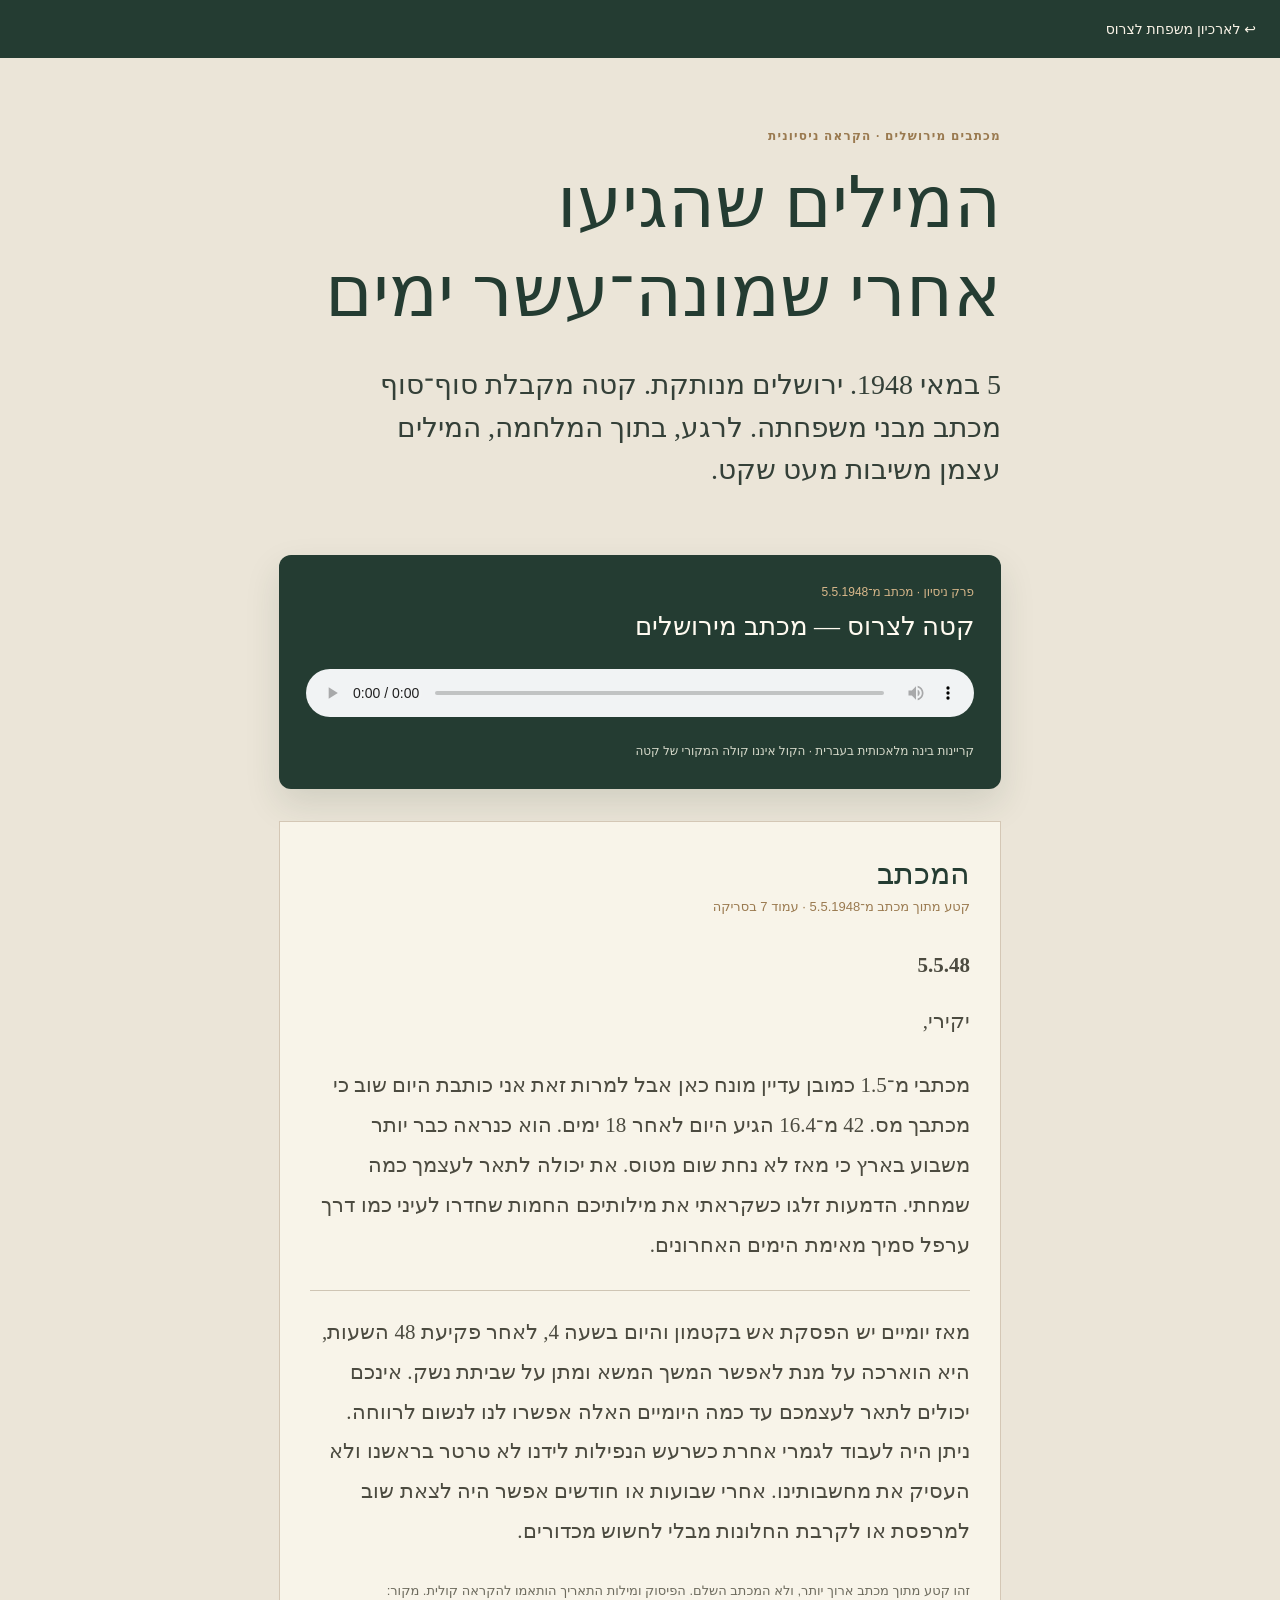
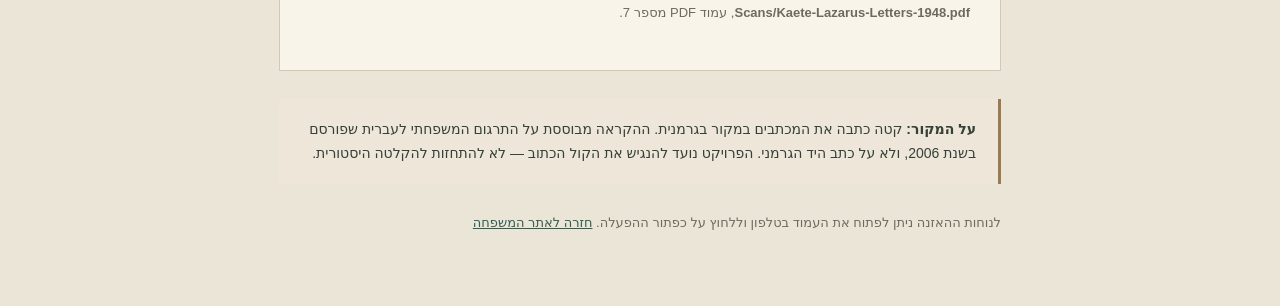
==== docs/audio-demo.html @ 4a5aa07f "Create Hebrew mobile audiobook sample page with transcript and audio player" ====
<!doctype html>
<html lang="he" dir="rtl">
<head>
  <meta charset="utf-8">
  <meta name="viewport" content="width=device-width,initial-scale=1">
  <meta name="theme-color" content="#21382f">
  <meta name="description" content="טעימה קולית מתוך מכתבי קטה לצרוס, ירושלים, מאי 1948.">
  <meta name="robots" content="noindex,nofollow">
  <title>קולה של המילה | מכתב מירושלים, 5.5.1948</title>
  <style>
    :root { color-scheme: light; --pine:#243c32; --ink:#344038; --paper:#f8f4e9; --gold:#9a7a50; }
    * { box-sizing:border-box }
    body { margin:0; background:#ebe5d8; color:var(--ink); font-family:Arial,"Noto Sans Hebrew",system-ui,sans-serif; line-height:1.75 }
    .top { background:var(--pine); color:#f9f3e7; padding:15px 24px; }
    .top a {color:inherit; text-decoration:none; font-size:14px}
    .container {max-width:770px; margin:0 auto; padding:0 24px 60px}
    .hero {padding:68px 0 35px}
    .eyebrow {font-size:12px; color:var(--gold); letter-spacing:.1em; font-weight:bold}
    h1 {font-family:"Times New Roman","Noto Serif Hebrew",serif; line-height:1.23; font-weight:400; font-size:clamp(42px,8.5vw,72px); margin:12px 0 22px; color:var(--pine)}
    .lede {font-family:"Times New Roman","Noto Serif Hebrew",serif; font-size:clamp(20px,3.6vw,28px); line-height:1.52; max-width:660px}
    .player {background:var(--pine); color:#fffaf0; border-radius:12px; padding:27px; box-shadow:0 15px 35px #243c3221}
    .player-label {font-size:12px; color:#d9b88b; margin-bottom:8px}
    .player h2 {font:normal 26px "Times New Roman",serif; margin:0 0 12px}
    audio {width:100%;height:48px;margin:15px 0 7px;accent-color:#b79b72}
    .player p {font-size:12px; color:#d7dacb; margin:8px 0 0}
    .transcript {background:var(--paper);border:1px solid #d4c7b5;margin-top:32px;padding:34px 30px}
    .transcript h2 {font:normal 30px "Times New Roman",serif;margin:0 0 5px;color:var(--pine)}
    .transcript .date {font-size:13px;color:var(--gold);margin-bottom:28px}
    .letter {font-family:"Times New Roman","Noto Serif Hebrew",serif;font-size:21px;line-height:1.9;color:#4c4b40}
    .letter p{margin:0 0 24px}
    .letter .date-line{font-weight:600;margin-bottom:16px}
    .foot {margin-top:28px;font-size:13px;color:#6d6b5e;line-height:1.65}
    a {color:#315f51}
    .rule {height:1px;background:#cfc5b4;margin:22px 0}
    .note{padding:18px 22px;border-right:3px solid var(--gold);background:#eee6d8;margin-top:28px;font-size:14px}
    @media(max-width:520px){.container{padding:0 16px 50px}.hero{padding-top:45px}.transcript{padding:26px 19px}.player{padding:22px}.letter{font-size:19px}}
  </style>
</head>
<body>
  <nav class="top"><a href="./">↩ לארכיון משפחת לצרוס</a></nav>
  <main class="container">
    <header class="hero">
      <div class="eyebrow">מכתבים מירושלים · הקראה ניסיונית</div>
      <h1>המילים שהגיעו<br>אחרי שמונה־עשר ימים</h1>
      <p class="lede">5 במאי 1948. ירושלים מנותקת. קטה מקבלת סוף־סוף מכתב מבני משפחתה. לרגע, בתוך המלחמה, המילים עצמן משיבות מעט שקט.</p>
    </header>

    <section class="player" aria-label="נגן ההקראה">
      <div class="player-label">פרק ניסיון · מכתב מ־5.5.1948</div>
      <h2>קטה לצרוס — מכתב מירושלים</h2>
      <audio controls preload="metadata" src="./audio/kaete-1948-05-05.mp3">
        הדפדפן לא תומך בניגון קובצי אודיו.
      </audio>
      <p>קריינות בינה מלאכותית בעברית · הקול איננו קולה המקורי של קטה</p>
    </section>

    <section class="transcript" aria-label="טקסט מלווה לקריינות">
      <h2>המכתב</h2>
      <div class="date">קטע מתוך מכתב מ־5.5.1948 · עמוד 7 בסריקה</div>
      <div class="letter">
        <p class="date-line">5.5.48</p>
        <p>יקירי,</p>
        <p>מכתבי מ־1.5 כמובן עדיין מונח כאן אבל למרות זאת אני כותבת היום שוב כי מכתבך מס. 42 מ־16.4 הגיע היום לאחר 18 ימים. הוא כנראה כבר יותר משבוע בארץ כי מאז לא נחת שום מטוס. את יכולה לתאר לעצמך כמה שמחתי. הדמעות זלגו כשקראתי את מילותיכם החמות שחדרו לעיני כמו דרך ערפל סמיך מאימת הימים האחרונים.</p>
        <div class="rule"></div>
        <p>מאז יומיים יש הפסקת אש בקטמון והיום בשעה 4, לאחר פקיעת 48 השעות, היא הוארכה על מנת לאפשר המשך המשא ומתן על שביתת נשק. אינכם יכולים לתאר לעצמכם עד כמה היומיים האלה אפשרו לנו לנשום לרווחה. ניתן היה לעבוד לגמרי אחרת כשרעש הנפילות לידנו לא טרטר בראשנו ולא העסיק את מחשבותינו. אחרי שבועות או חודשים אפשר היה לצאת שוב למרפסת או לקרבת החלונות מבלי לחשוש מכדורים.</p>
      </div>
      <p class="foot">זהו קטע מתוך מכתב ארוך יותר, ולא המכתב השלם. הפיסוק ומילות התאריך הותאמו להקראה קולית. מקור: <strong>Scans/Kaete-Lazarus-Letters-1948.pdf</strong>, עמוד PDF מספר 7.</p>
    </section>

    <aside class="note"><strong>על המקור:</strong> קטה כתבה את המכתבים במקור בגרמנית. ההקראה מבוססת על התרגום המשפחתי לעברית שפורסם בשנת 2006, ולא על כתב היד הגרמני. הפרויקט נועד להנגיש את הקול הכתוב — לא להתחזות להקלטה היסטורית.</aside>
    <p class="foot">לנוחות ההאזנה ניתן לפתוח את העמוד בטלפון וללחוץ על כפתור ההפעלה. <a href="./">חזרה לאתר המשפחה</a></p>
  </main>
</body>
</html>
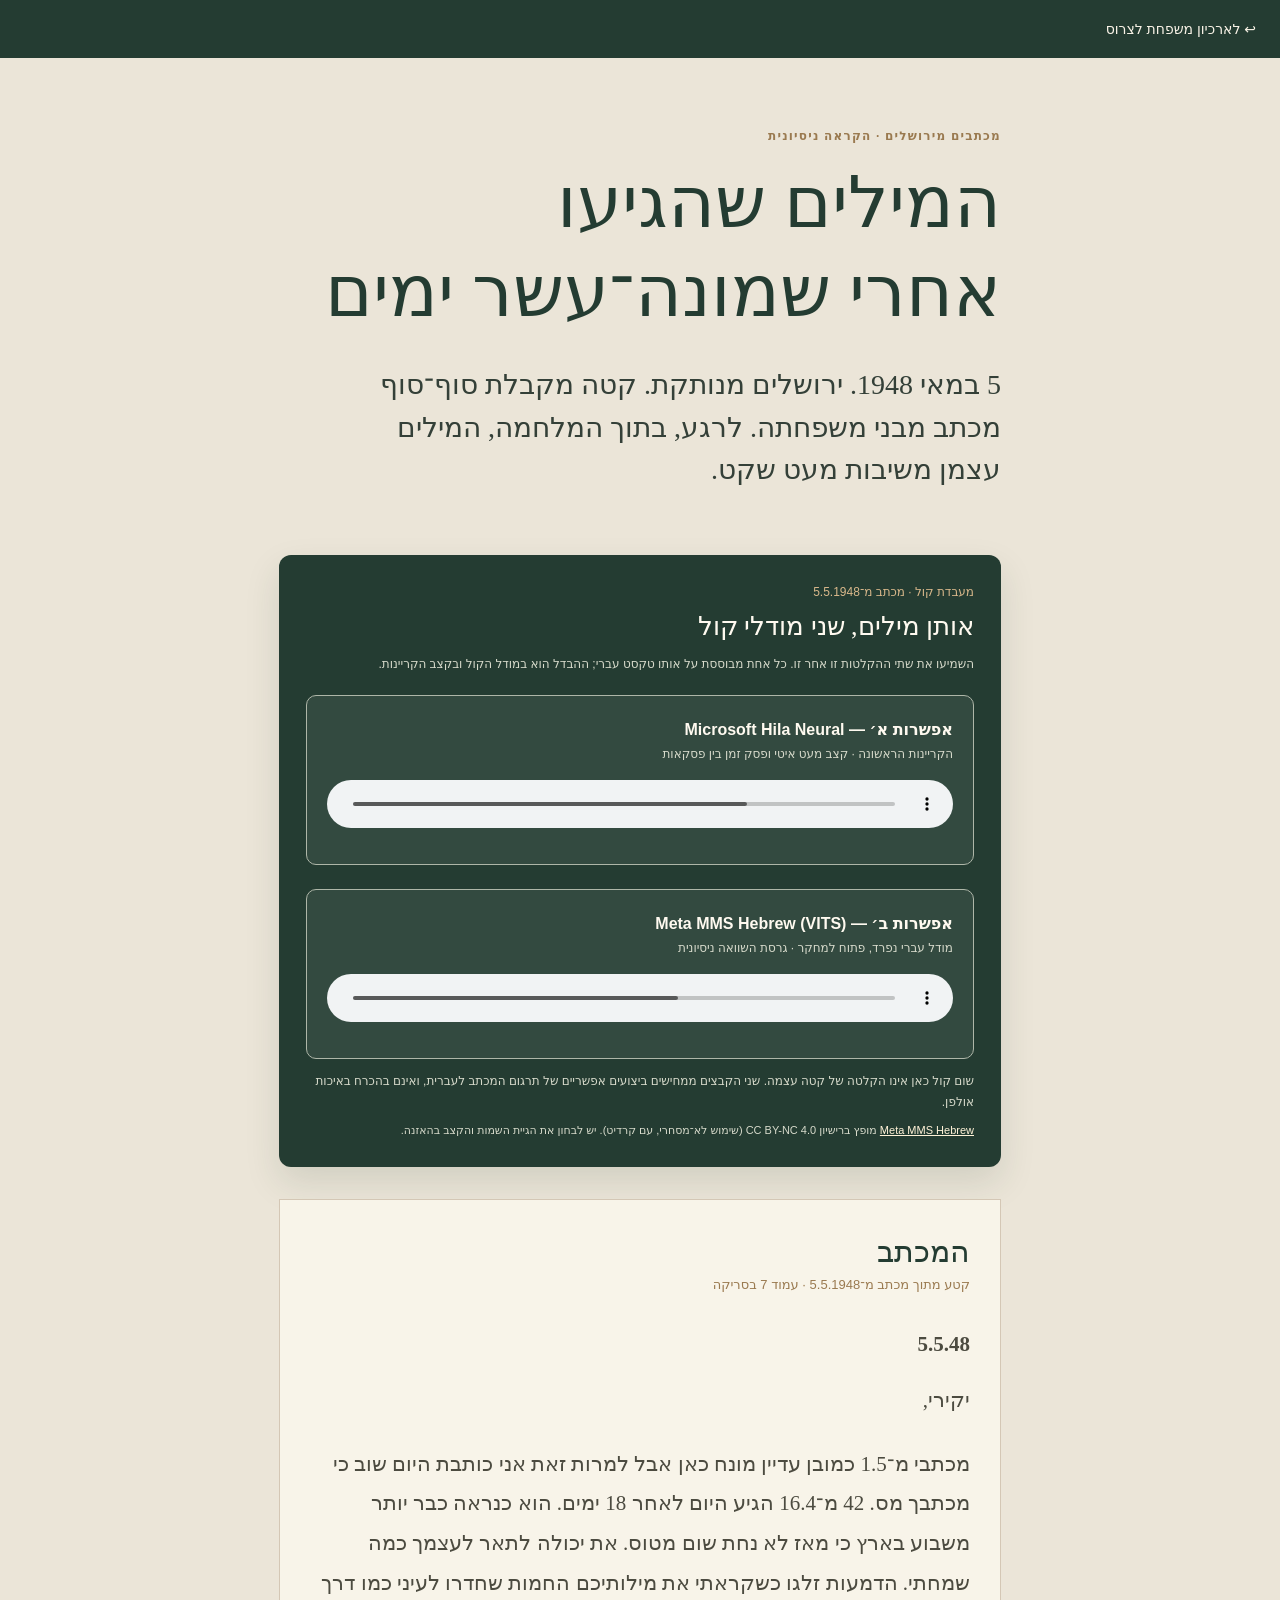
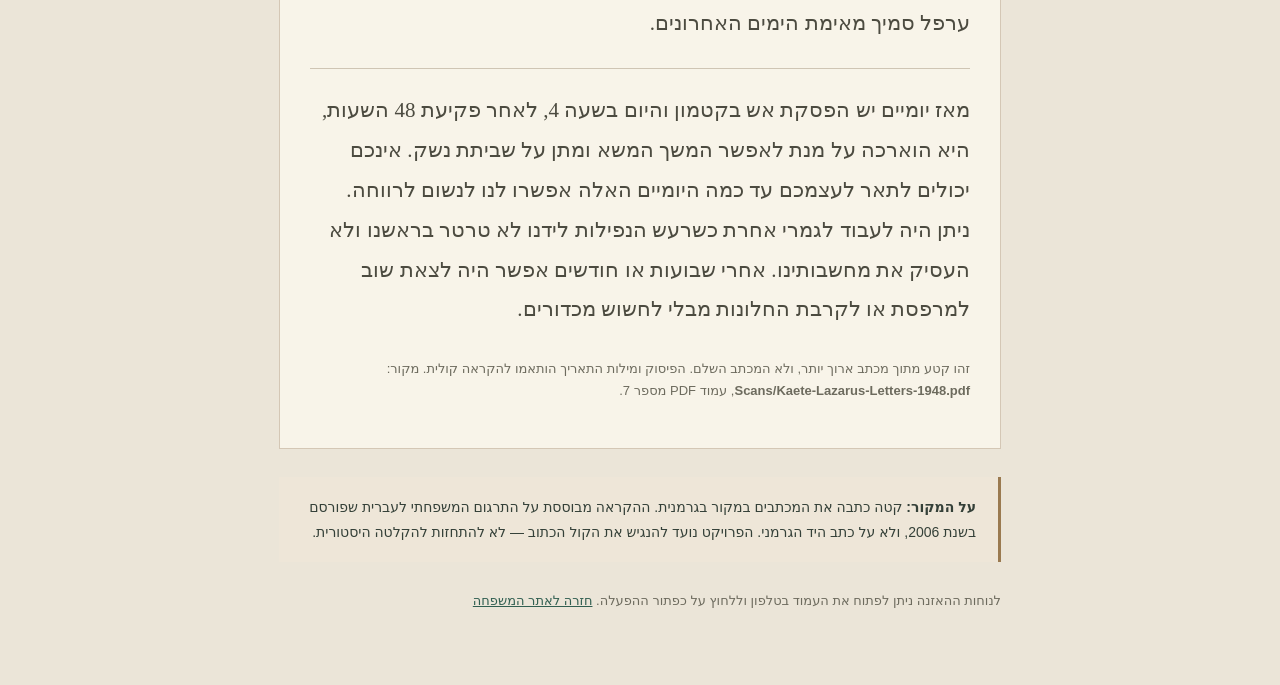
==== commit a13011f5: "Add two-model Hebrew TTS A/B comparison for Käte's May 5 letter" ====
--- a/docs/audio-demo.html
+++ b/docs/audio-demo.html
@@ -45,13 +45,23 @@
       <p class="lede">5 במאי 1948. ירושלים מנותקת. קטה מקבלת סוף־סוף מכתב מבני משפחתה. לרגע, בתוך המלחמה, המילים עצמן משיבות מעט שקט.</p>
     </header>
 
-    <section class="player" aria-label="נגן ההקראה">
-      <div class="player-label">פרק ניסיון · מכתב מ־5.5.1948</div>
-      <h2>קטה לצרוס — מכתב מירושלים</h2>
-      <audio controls preload="metadata" src="./audio/kaete-1948-05-05.mp3">
-        הדפדפן לא תומך בניגון קובצי אודיו.
-      </audio>
-      <p>קריינות בינה מלאכותית בעברית · הקול איננו קולה המקורי של קטה</p>
+    <section class="player" aria-label="השוואת מודלים לקריינות">
+      <div class="player-label">מעבדת קול · מכתב מ־5.5.1948</div>
+      <h2>אותן מילים, שני מודלי קול</h2>
+      <p>השמיעו את שתי ההקלטות זו אחר זו. כל אחת מבוססת על אותו טקסט עברי; ההבדל הוא במודל הקול ובקצב הקריינות.</p>
+
+      <div style="margin:20px 0 24px;padding:20px;border:1px solid #aeb6a8;border-radius:10px;background:#ffffff12">
+        <strong>אפשרות א׳ — Microsoft Hila Neural</strong>
+        <div style="font-size:12px;color:#d7dacb">הקריינות הראשונה · קצב מעט איטי ופסק זמן בין פסקאות</div>
+        <audio controls preload="metadata" src="./audio/kaete-1948-05-05.mp3" aria-label="ניגון אפשרות א"></audio>
+      </div>
+      <div style="margin:20px 0 12px;padding:20px;border:1px solid #aeb6a8;border-radius:10px;background:#ffffff12">
+        <strong>אפשרות ב׳ — Meta MMS Hebrew (VITS)</strong>
+        <div style="font-size:12px;color:#d7dacb">מודל עברי נפרד, פתוח למחקר · גרסת השוואה ניסיונית</div>
+        <audio controls preload="metadata" src="./audio/kaete-1948-05-05-mms.mp3" aria-label="ניגון אפשרות ב"></audio>
+      </div>
+      <p>שום קול כאן אינו הקלטה של קטה עצמה. שני הקבצים ממחישים ביצועים אפשריים של תרגום המכתב לעברית, ואינם בהכרח באיכות אולפן.</p>
+      <p style="font-size:11px"><a style="color:#fff2d8" href="https://huggingface.co/facebook/mms-tts-heb" rel="noopener noreferrer" target="_blank">Meta MMS Hebrew</a> מופץ ברישיון CC BY-NC 4.0 (שימוש לא־מסחרי, עם קרדיט). יש לבחון את הגיית השמות והקצב בהאזנה.</p>
     </section>
 
     <section class="transcript" aria-label="טקסט מלווה לקריינות">
@@ -70,5 +80,12 @@
     <aside class="note"><strong>על המקור:</strong> קטה כתבה את המכתבים במקור בגרמנית. ההקראה מבוססת על התרגום המשפחתי לעברית שפורסם בשנת 2006, ולא על כתב היד הגרמני. הפרויקט נועד להנגיש את הקול הכתוב — לא להתחזות להקלטה היסטורית.</aside>
     <p class="foot">לנוחות ההאזנה ניתן לפתוח את העמוד בטלפון וללחוץ על כפתור ההפעלה. <a href="./">חזרה לאתר המשפחה</a></p>
   </main>
+<script>
+  // Prevent overlapping voices when comparing two separate recordings.
+  const players = Array.from(document.querySelectorAll("audio"));
+  players.forEach(audio => audio.addEventListener("play", () => {
+    players.forEach(other => { if (other !== audio) other.pause(); });
+  }));
+</script>
 </body>
 </html>
